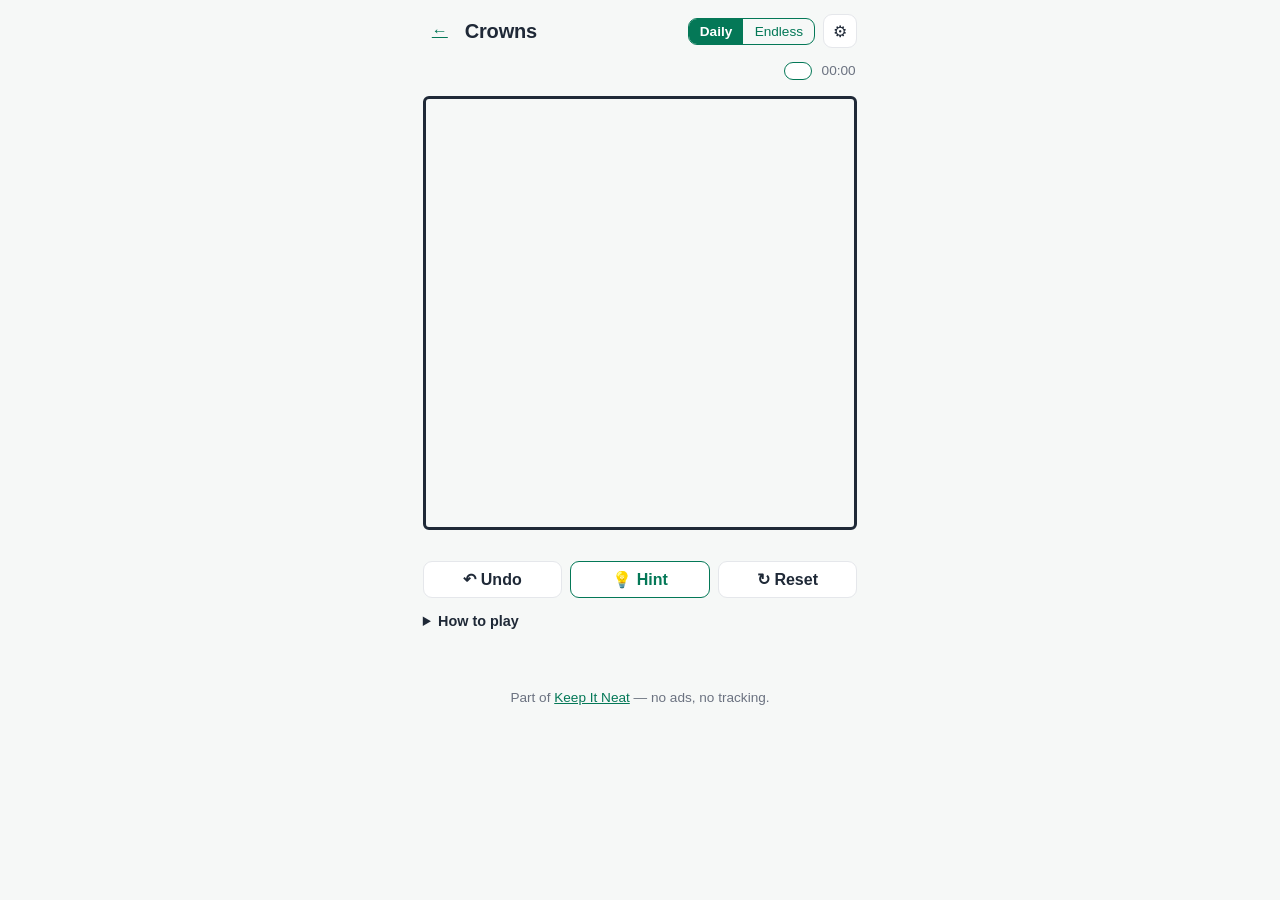
==== crowns/index.html @ 1299aff7 "feat(crowns): game HTML shell" ====
<!DOCTYPE html>
<html lang="en">
<head>
  <meta charset="UTF-8">
  <meta name="viewport" content="width=device-width, initial-scale=1">
  <title>Crowns — Neat Games</title>
  <meta name="description" content="A one-per-row, column, and color-region logic puzzle. No ads, no tracking.">

  <link rel="manifest" href="/manifest.json">
  <meta name="theme-color" content="#047857">
  <meta name="apple-mobile-web-app-capable" content="yes">
  <link rel="apple-touch-icon" href="/icons/apple-touch-icon.png">
  <link rel="icon" type="image/svg+xml" href="/icons/favicon.svg">

  <!-- FOUC: apply theme before CSS loads. Mirrors shared/theme.js by hand. -->
  <script>
    (function () {
      var saved = localStorage.getItem('theme');
      if (saved && saved !== 'system') document.documentElement.setAttribute('data-theme', saved);
    })();
  </script>

  <link rel="stylesheet" href="/styles.css">
  <link rel="stylesheet" href="/crowns/crowns.css">
</head>
<body>
  <div class="app">
    <div class="topbar">
      <div class="left">
        <a class="iconbtn" href="/" aria-label="Back to Neat Games">&larr;</a>
        <h1>Crowns</h1>
      </div>
      <div class="left">
        <div class="seg" role="group" aria-label="Mode">
          <button id="mode-daily" aria-pressed="true">Daily</button>
          <button id="mode-endless" aria-pressed="false">Endless</button>
        </div>
        <button id="settings-toggle" class="iconbtn" aria-label="Settings"
                aria-expanded="false" aria-controls="settings-panel">&#9881;</button>
      </div>
    </div>

    <div class="statusrow">
      <span id="status-left">&nbsp;</span>
      <span class="right">
        <button id="difficulty-btn" class="seg" hidden></button>
        <span id="streak" class="pill" hidden></span>
        <span id="timer" class="timer">00:00</span>
        <button id="new-puzzle" hidden>New puzzle</button>
      </span>
    </div>

    <div id="settings-panel" class="settings-panel hidden" role="dialog" aria-label="Settings">
      <h2>Settings</h2>
      <label class="row"><span>Auto-X (mark attacked cells)</span><input type="checkbox" id="set-autox"></label>
      <label class="row"><span>Highlight conflicts</span><input type="checkbox" id="set-conflict"></label>
      <label class="row"><span>Show timer</span><input type="checkbox" id="set-timer"></label>
      <div class="row"><span>Token</span>
        <span class="seg" role="group" aria-label="Token">
          <button id="skin-crown" aria-pressed="true">Crown</button>
          <button id="skin-cat" aria-pressed="false">Cat</button>
        </span>
      </div>
      <div class="row"><span>Theme</span>
        <span class="seg" role="group" aria-label="Theme">
          <button data-theme-set="system" aria-pressed="false">System</button>
          <button data-theme-set="light" aria-pressed="false">Light</button>
          <button data-theme-set="dark" aria-pressed="false">Dark</button>
        </span>
      </div>
    </div>

    <div id="board" class="board" role="grid" aria-label="Crowns board"></div>

    <div id="toast" class="toast" role="status" aria-live="polite"></div>

    <div id="win" class="win hidden">
      <h2>Solved! &#128081;</h2>
      <p id="win-time"></p>
      <button id="copy-result">Copy result</button>
    </div>

    <div class="actions">
      <button id="undo">&#8630; Undo</button>
      <button id="hint" class="hint">&#128161; Hint</button>
      <button id="reset">&#8635; Reset</button>
    </div>

    <details class="howto">
      <summary>How to play</summary>
      <ol>
        <li>Place exactly one crown in each row, column, and color region.</li>
        <li>Tap once for X, tap again for a crown, again to clear.</li>
        <li>Two crowns can't touch — not even diagonally.</li>
      </ol>
    </details>
  </div>

  <footer class="site-footer">
    Part of <a href="https://keepitneat.app">Keep It Neat</a> — no ads, no tracking.
  </footer>

  <script type="module" src="/crowns/app.js"></script>
  <script>
    if ('serviceWorker' in navigator) {
      window.addEventListener('load', function () {
        navigator.serviceWorker.register('/service-worker.js', { scope: '/' });
      });
    }
  </script>
</body>
</html>
---- styles.css ----
/* Neat Games — shared design tokens + base, used by the hub and every game. */
:root {
  --accent: #047857;
  --accent-soft: #ecfdf5;
  --bg: #f6f8f7;
  --fg: #1f2937;
  --muted: #6b7280;
  --card: #ffffff;
  --border: #e5e7eb;
  --radius: 12px;
  --font: -apple-system, BlinkMacSystemFont, "Segoe UI", Roboto, Oxygen, Ubuntu,
    Cantarell, "Open Sans", "Helvetica Neue", sans-serif;
}

@media (prefers-color-scheme: dark) {
  :root {
    --accent: #34d399;
    --accent-soft: #064e3b;
    --bg: #0f1413;
    --fg: #e5e7eb;
    --muted: #9ca3af;
    --card: #1b211f;
    --border: #2c3531;
  }
}
/* Explicit overrides win over the media query. */
[data-theme="light"] {
  --accent: #047857; --accent-soft: #ecfdf5; --bg: #f6f8f7; --fg: #1f2937;
  --muted: #6b7280; --card: #ffffff; --border: #e5e7eb;
}
[data-theme="dark"] {
  --accent: #34d399; --accent-soft: #064e3b; --bg: #0f1413; --fg: #e5e7eb;
  --muted: #9ca3af; --card: #1b211f; --border: #2c3531;
}

* { box-sizing: border-box; }
html, body { margin: 0; }
body {
  font-family: var(--font);
  background: var(--bg);
  color: var(--fg);
  line-height: 1.5;
  -webkit-font-smoothing: antialiased;
}
a { color: var(--accent); }

button {
  font-family: inherit;
  font-size: 1rem;
  cursor: pointer;
  border: 1px solid var(--border);
  background: var(--card);
  color: var(--fg);
  border-radius: 9px;
  padding: 0.5rem 0.8rem;
}
button:hover { border-color: var(--accent); }

.site-footer {
  text-align: center;
  padding: 1.5rem 1rem;
  color: var(--muted);
  font-size: 0.85rem;
}
---- crowns/crowns.css ----
/* Crowns — game-screen layout. Pairs with the shared tokens in /styles.css. */
.app { max-width: 460px; margin: 0 auto; padding: 0.5rem 0.8rem 2rem; }

.topbar { display: flex; align-items: center; justify-content: space-between; padding: 0.4rem 0; }
.topbar .left { display: flex; align-items: center; gap: 0.5rem; }
.topbar h1 { font-size: 1.25rem; margin: 0; letter-spacing: -0.01em; }
.iconbtn {
  width: 34px; height: 34px; display: inline-flex; align-items: center; justify-content: center;
  padding: 0; font-size: 1rem;
}

.seg { display: inline-flex; border: 1px solid var(--accent); border-radius: 9px; overflow: hidden; }
.seg button {
  border: 0; border-radius: 0; padding: 0.3rem 0.7rem; font-size: 0.85rem;
  background: transparent; color: var(--accent);
}
.seg button[aria-pressed="true"] { background: var(--accent); color: #fff; font-weight: 700; }

.statusrow {
  display: flex; align-items: center; justify-content: space-between;
  font-size: 0.85rem; color: var(--muted); padding: 0.4rem 0.1rem;
  gap: 0.5rem; flex-wrap: wrap;
}
.statusrow .right { display: flex; align-items: center; gap: 0.6rem; }
.pill { background: var(--accent-soft); color: var(--accent); border-radius: 20px; padding: 0.1rem 0.6rem; font-weight: 700; }
.timer.hidden { display: none; }

.board {
  display: grid;
  grid-template-columns: repeat(var(--n), 1fr);
  grid-template-rows: repeat(var(--n), 1fr);
  aspect-ratio: 1 / 1;
  border: 3px solid #1f2937;
  border-radius: 6px;
  overflow: hidden;
  margin: 0.5rem 0;
  touch-action: manipulation;
}
.cell {
  border: 0;
  border-radius: 0;
  outline: 1px solid rgba(31, 41, 55, 0.4);
  outline-offset: -1px;
  display: flex; align-items: center; justify-content: center;
  padding: 0;
}
.cell:hover { border-color: transparent; filter: brightness(0.96); }
.cell svg { width: 64%; height: 64%; color: #1f2937; }
.cell .x { color: #4b5563; font-weight: 800; font-size: clamp(0.8rem, 4vw, 1.4rem); }
.cell.conflict { box-shadow: inset 0 0 0 3px #dc2626; }
.cell:focus-visible { z-index: 1; outline: 3px solid var(--accent); outline-offset: -3px; }

.actions { display: flex; gap: 0.5rem; }
.actions button { flex: 1; font-weight: 700; }
.actions .hint { border-color: var(--accent); color: var(--accent); }

.toast {
  min-height: 1.4rem; text-align: center; color: var(--muted);
  font-size: 0.85rem; padding: 0.4rem 0;
}

.win {
  text-align: center; background: var(--accent-soft); color: var(--accent);
  border-radius: var(--radius); padding: 0.8rem; margin: 0.6rem 0;
}
.win.hidden { display: none; }
.win h2 { margin: 0 0 0.4rem; }
.win button { background: var(--accent); color: #fff; border-color: var(--accent); }

.settings-panel {
  border: 1px solid var(--border); border-radius: var(--radius);
  background: var(--card); padding: 0.8rem; margin: 0.5rem 0;
}
.settings-panel.hidden { display: none; }
.settings-panel h2 { font-size: 0.95rem; margin: 0.2rem 0 0.6rem; }
.settings-panel .row { display: flex; align-items: center; justify-content: space-between; padding: 0.35rem 0; }
.settings-panel .seg { margin-left: auto; }

.howto { margin-top: 0.8rem; color: var(--muted); font-size: 0.9rem; }
.howto summary { cursor: pointer; font-weight: 600; color: var(--fg); }
.howto ol { margin: 0.5rem 0 0; padding-left: 1.2rem; }
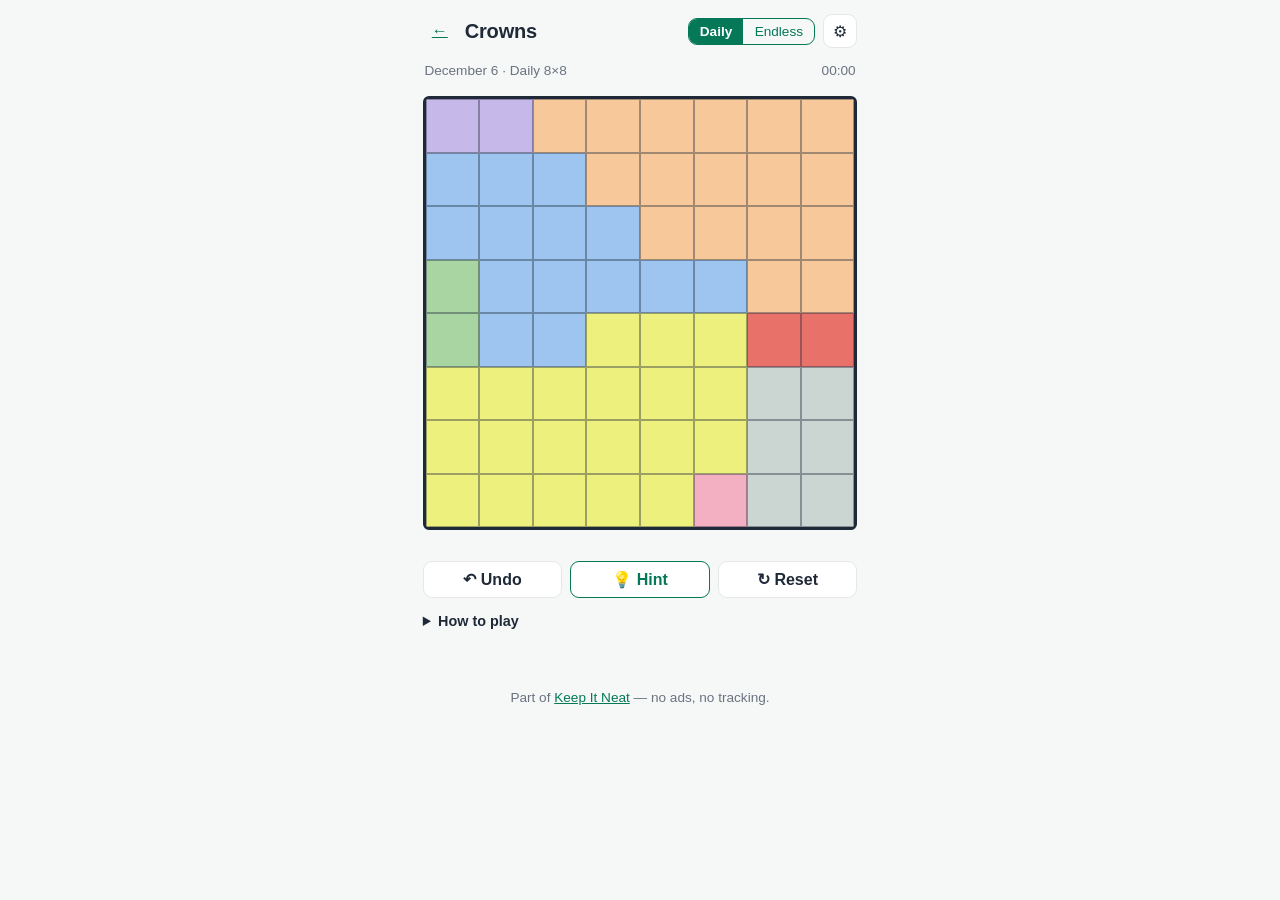
==== commit c310caed: "fix: SW skipWaiting race + keyboard focus + a11y roles/reduced-motion (review)" ====
--- a/crowns/index.html
+++ b/crowns/index.html
@@ -50,7 +50,7 @@
       </span>
     </div>
 
-    <div id="settings-panel" class="settings-panel hidden" role="dialog" aria-label="Settings">
+    <div id="settings-panel" class="settings-panel hidden" role="region" aria-label="Settings">
       <h2>Settings</h2>
       <label class="row"><span>Auto-X (mark attacked cells)</span><input type="checkbox" id="set-autox"></label>
       <label class="row"><span>Highlight conflicts</span><input type="checkbox" id="set-conflict"></label>
@@ -70,7 +70,7 @@
       </div>
     </div>
 
-    <div id="board" class="board" role="grid" aria-label="Crowns board"></div>
+    <div id="board" class="board" role="group" aria-label="Crowns board"></div>
 
     <div id="toast" class="toast" role="status" aria-live="polite"></div>
 
--- a/crowns/crowns.css
+++ b/crowns/crowns.css
@@ -1,4 +1,5 @@
 /* Crowns — game-screen layout. Pairs with the shared tokens in /styles.css. */
+[hidden] { display: none !important; }
 .app { max-width: 460px; margin: 0 auto; padding: 0.5rem 0.8rem 2rem; }
 
 .topbar { display: flex; align-items: center; justify-content: space-between; padding: 0.4rem 0; }
@@ -78,4 +79,8 @@
 
 .howto { margin-top: 0.8rem; color: var(--muted); font-size: 0.9rem; }
 .howto summary { cursor: pointer; font-weight: 600; color: var(--fg); }
+
+@media (prefers-reduced-motion: reduce) {
+  .cell:hover { filter: none; }
+}
 .howto ol { margin: 0.5rem 0 0; padding-left: 1.2rem; }
